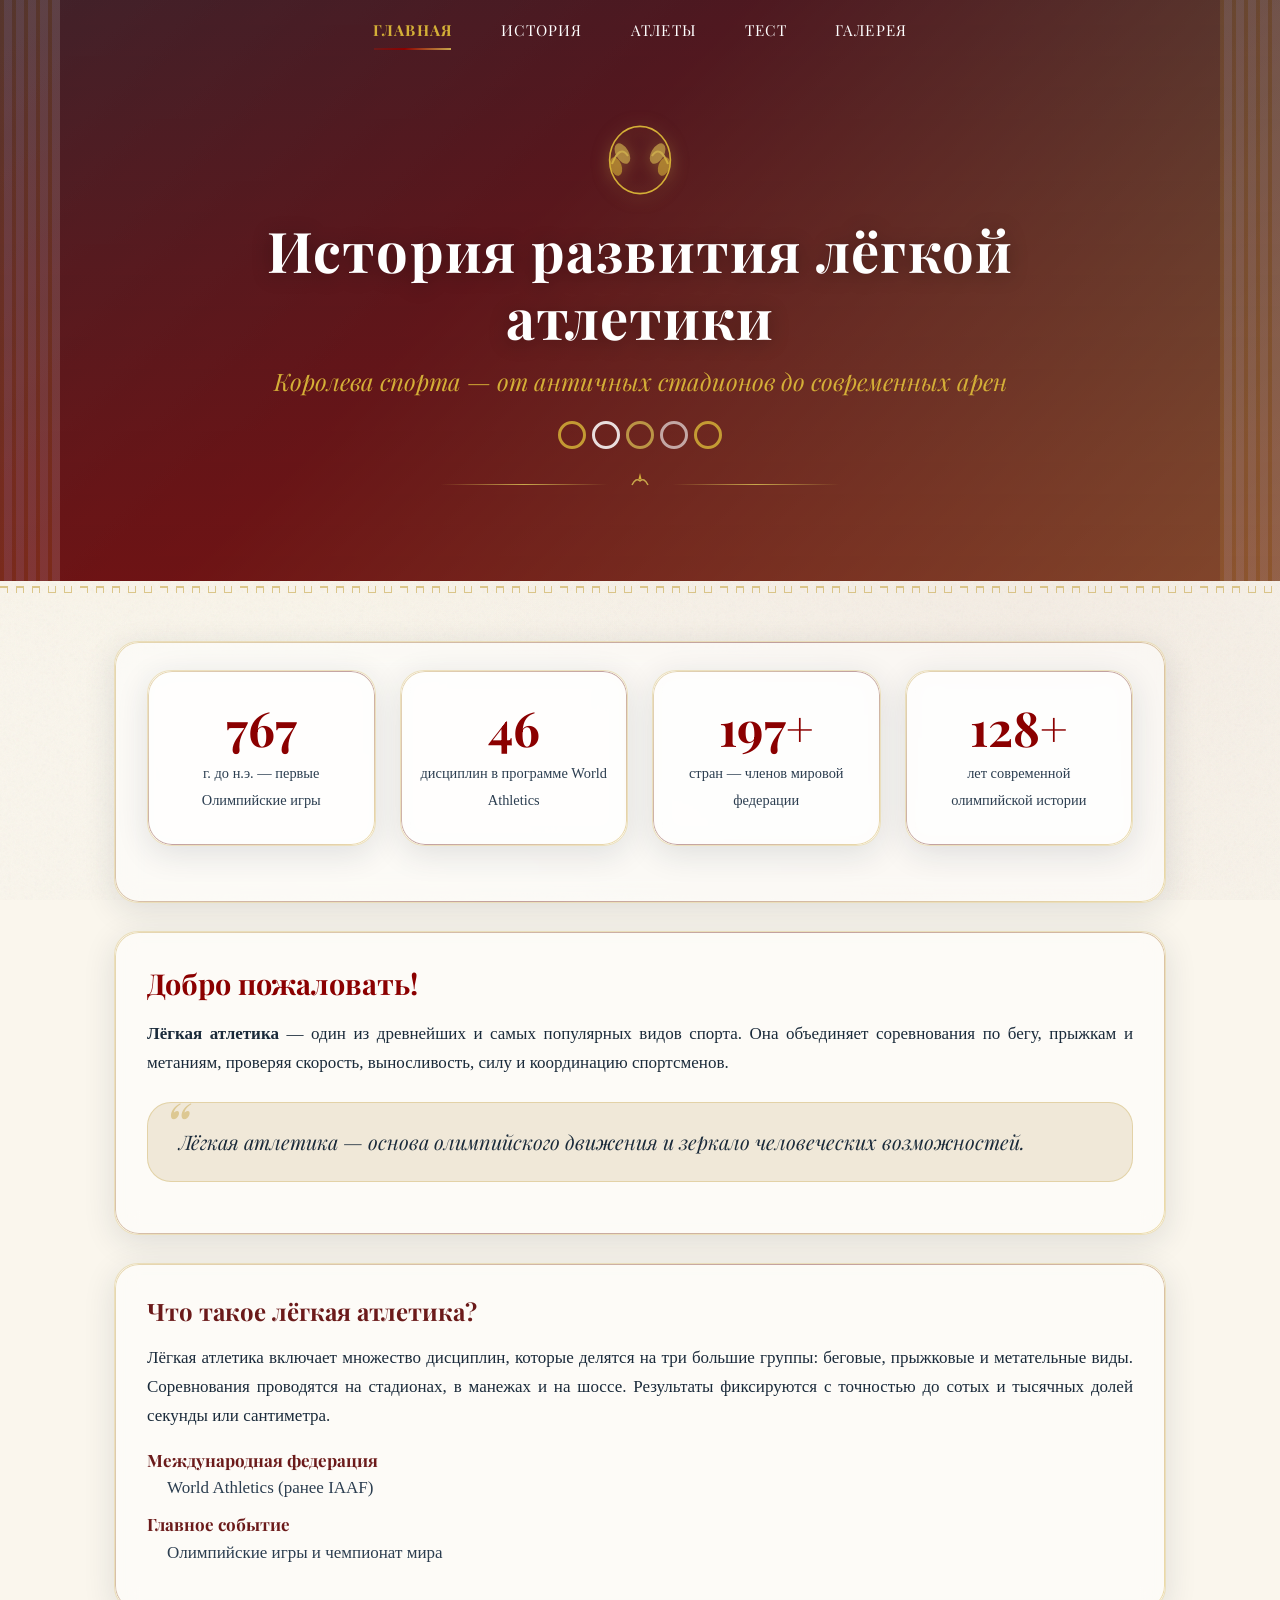
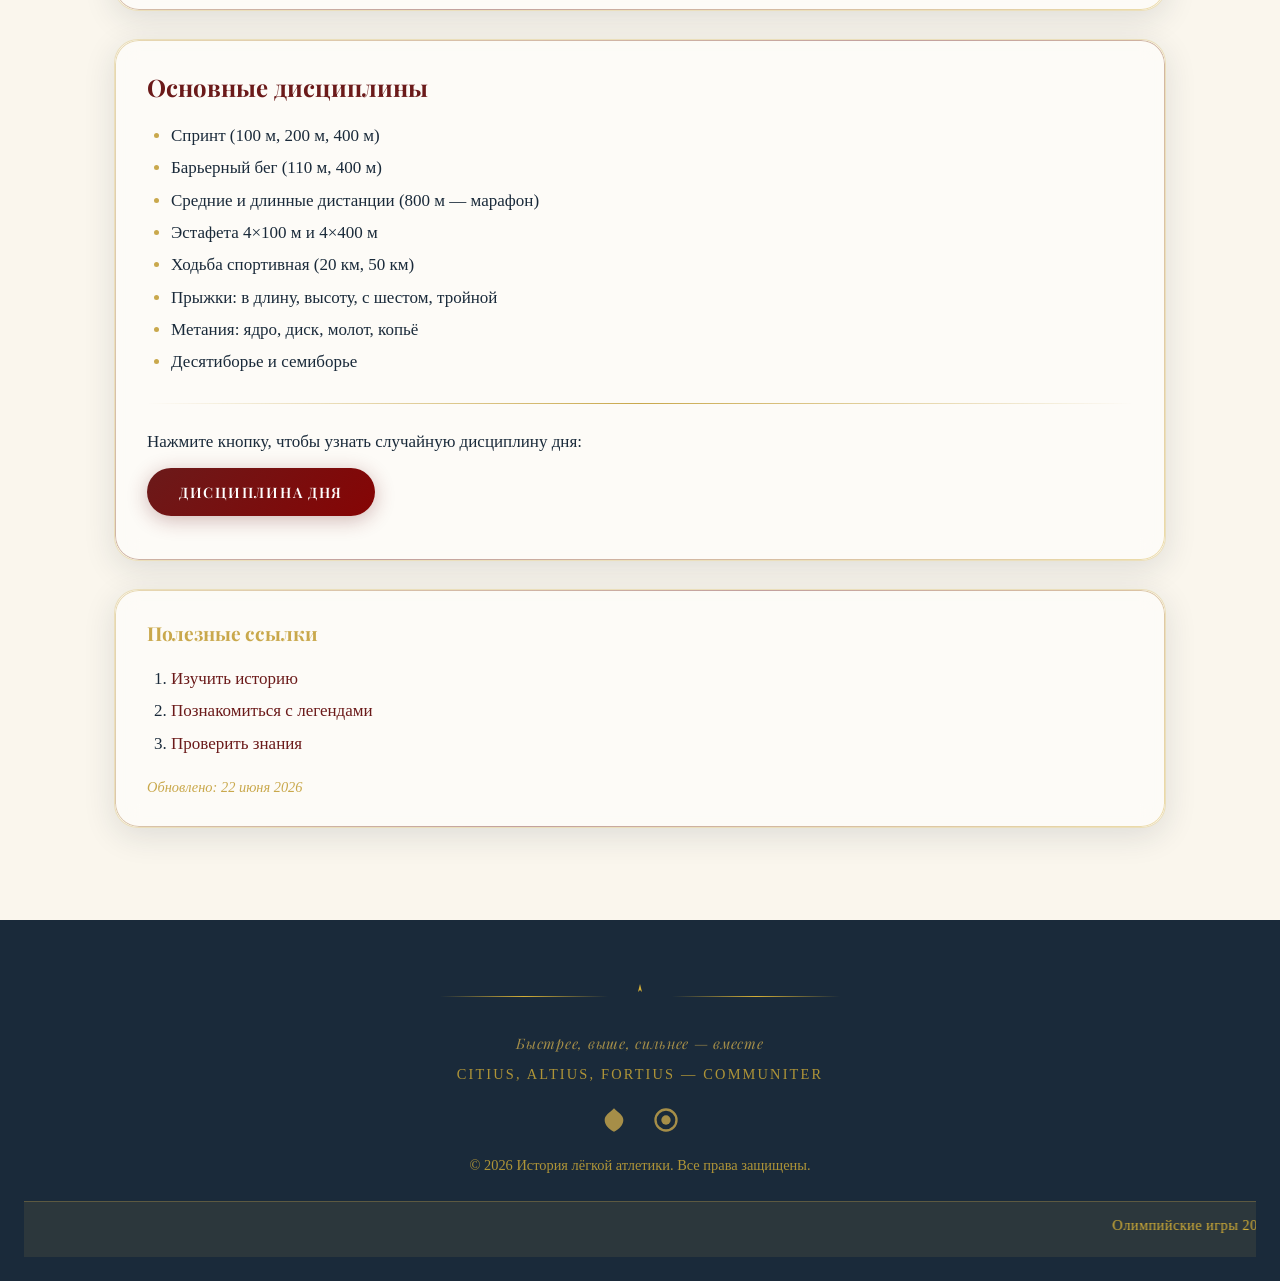
==== index.html @ deb90703 "Add files via upload" ====
<!DOCTYPE html>
<html lang="ru">
<head>
    <meta charset="UTF-8">
    <meta name="viewport" content="width=device-width, initial-scale=1.0">
    <title>Лёгкая атлетика — Главная</title>
    <link rel="preconnect" href="https://fonts.googleapis.com">
    <link rel="preconnect" href="https://fonts.gstatic.com" crossorigin>
    <link href="https://fonts.googleapis.com/css2?family=Playfair+Display:ital,wght@0,400;0,700;1,400&display=swap" rel="stylesheet">
    <link rel="stylesheet" href="style.css">
</head>
<body class="page-home">

    <div class="marble-bg"></div>
    <div class="grain-overlay"></div>

    <!-- Фиксированная навигация -->
    <nav class="main-nav" id="mainNav">
        <ul>
            <li><a href="index.html" class="active">Главная</a></li>
            <li><a href="history.html">История</a></li>
            <li><a href="athletes.html">Атлеты</a></li>
            <li><a href="quiz.html">Тест</a></li>
            <li><a href="gallery.html">Галерея</a></li>
        </ul>
    </nav>

    <!-- Герой-блок с параллаксом и античными элементами -->
    <header class="site-header hero">
        <div class="hero-parallax" id="heroParallax"></div>
        <div class="hero-column hero-column--left"></div>
        <div class="hero-column hero-column--right"></div>
        <div class="hero-content">
            <div class="laurel-wreath">
                <svg viewBox="0 0 100 100" xmlns="http://www.w3.org/2000/svg" aria-hidden="true">
                    <ellipse cx="50" cy="50" rx="38" ry="42" fill="none" stroke="#D4AF37" stroke-width="2"/>
                    <path d="M15 55 Q25 30 35 45" fill="none" stroke="#C9A84C" stroke-width="2.5"/>
                    <path d="M85 55 Q75 30 65 45" fill="none" stroke="#C9A84C" stroke-width="2.5"/>
                    <ellipse cx="28" cy="42" rx="8" ry="14" fill="#C9A84C" opacity="0.7" transform="rotate(-30 28 42)"/>
                    <ellipse cx="72" cy="42" rx="8" ry="14" fill="#C9A84C" opacity="0.7" transform="rotate(30 72 42)"/>
                    <ellipse cx="20" cy="58" rx="7" ry="12" fill="#D4AF37" opacity="0.6" transform="rotate(-20 20 58)"/>
                    <ellipse cx="80" cy="58" rx="7" ry="12" fill="#D4AF37" opacity="0.6" transform="rotate(20 80 58)"/>
                </svg>
            </div>
            <h1>История развития лёгкой атлетики</h1>
            <p class="tagline"><em>Королева спорта</em> — от античных стадионов до современных арен</p>
            <div class="olympic-rings" aria-hidden="true">
                <span></span><span></span><span></span><span></span><span></span>
            </div>
            <div class="gold-divider">
                <svg class="laurel-icon" viewBox="0 0 32 32" xmlns="http://www.w3.org/2000/svg">
                    <path d="M16 4 L18 12 L16 10 L14 12 Z" fill="#D4AF37"/>
                    <path d="M8 16 Q12 8 16 12 Q20 8 24 16" fill="none" stroke="#C9A84C" stroke-width="1.5"/>
                </svg>
            </div>
        </div>
    </header>

    <div class="meander-border"></div>

    <main class="content">

        <!-- Анимированные счётчики при скролле -->
        <section class="stats-section">
            <div class="stat-card glass-card fade-in">
                <span class="stat-number" data-target="776" data-suffix="">0</span>
                <span class="stat-label">г. до н.э. — первые Олимпийские игры</span>
            </div>
            <div class="stat-card glass-card fade-in">
                <span class="stat-number" data-target="47" data-suffix="">0</span>
                <span class="stat-label">дисциплин в программе World Athletics</span>
            </div>
            <div class="stat-card glass-card fade-in">
                <span class="stat-number" data-target="200" data-suffix="+">0</span>
                <span class="stat-label">стран — членов мировой федерации</span>
            </div>
            <div class="stat-card glass-card fade-in">
                <span class="stat-number" data-target="130" data-suffix="+">0</span>
                <span class="stat-label">лет современной олимпийской истории</span>
            </div>
        </section>

        <section class="welcome glass-card fade-in">
            <h2>Добро пожаловать!</h2>
            <p>
                <strong>Лёгкая атлетика</strong> — один из древнейших и самых популярных видов спорта.
                Она объединяет соревнования по <span>бегу, прыжкам и метаниям</span>, проверяя
                скорость, выносливость, силу и координацию спортсменов.
            </p>
            <blockquote cite="https://worldathletics.org">
                Лёгкая атлетика — основа олимпийского движения и зеркало человеческих возможностей.
            </blockquote>
        </section>

        <section class="about glass-card fade-in">
            <h3>Что такое лёгкая атлетика?</h3>
            <article>
                <p>
                    Лёгкая атлетика включает множество дисциплин, которые делятся на три большие группы:
                    беговые, прыжковые и метательные виды. Соревнования проводятся на стадионах,
                    в манежах и на шоссе. Результаты фиксируются с точностью до сотых и тысячных долей секунды
                    или сантиметра.
                </p>
                <dl>
                    <dt>Международная федерация</dt>
                    <dd>World Athletics (ранее IAAF)</dd>
                    <dt>Главное событие</dt>
                    <dd>Олимпийские игры и чемпионат мира</dd>
                </dl>
            </article>
        </section>

        <section class="disciplines glass-card fade-in">
            <h3>Основные дисциплины</h3>
            <ul>
                <li>Спринт (100 м, 200 м, 400 м)</li>
                <li>Барьерный бег (110 м, 400 м)</li>
                <li>Средние и длинные дистанции (800 м — марафон)</li>
                <li>Эстафета 4×100 м и 4×400 м</li>
                <li>Ходьба спортивная (20 км, 50 км)</li>
                <li>Прыжки: в длину, высоту, с шестом, тройной</li>
                <li>Метания: ядро, диск, молот, копьё</li>
                <li>Десятиборье и семиборье</li>
            </ul>
            <hr>
            <p>Нажмите кнопку, чтобы узнать случайную дисциплину дня:</p>
            <button type="button" id="disciplineBtn" class="btn">Дисциплина дня</button>
            <output id="disciplineOutput" class="discipline-output"></output>
        </section>

        <aside class="sidebar glass-card fade-in">
            <h4>Полезные ссылки</h4>
            <ol>
                <li><a href="history.html">Изучить историю</a></li>
                <li><a href="athletes.html">Познакомиться с легендами</a></li>
                <li><a href="quiz.html">Проверить знания</a></li>
            </ol>
            <time datetime="2026-06-22">Обновлено: 22 июня 2026</time>
        </aside>
    </main>

    <footer class="site-footer">
        <div class="gold-divider">
            <svg class="laurel-icon" viewBox="0 0 32 32"><path d="M16 4 L18 12 L16 10 L14 12 Z" fill="#D4AF37"/></svg>
        </div>
        <p class="footer-motto">Быстрее, выше, сильнее — вместе</p>
        <p class="footer-motto-en">Citius, Altius, Fortius — Communiter</p>
        <div class="footer-icons">
            <svg viewBox="0 0 24 24"><path d="M12 2C8 6 4 8 4 12c0 4 3.5 8 8 10 4.5-2 8-6 8-10 0-4-4-6-8-10z" fill="#C9A84C"/></svg>
            <svg viewBox="0 0 24 24"><circle cx="12" cy="12" r="9" fill="none" stroke="#C9A84C" stroke-width="2"/><circle cx="12" cy="12" r="4" fill="#C9A84C"/></svg>
        </div>
        <p>&copy; 2026 История лёгкой атлетики. Все права защищены.</p>
        <div class="ticker-wrap">
            <marquee behavior="scroll" direction="left" class="ticker">
                Олимпийские игры 2024 — новые рекорды в прыжках с шестом! • Чемпионат мира 2025 — три золота для сборной Кении • Марафон Boston 2026 — лучшее время сезона
            </marquee>
        </div>
    </footer>

    <script src="script.js"></script>
</body>
</html>
---- style.css ----
/* ============================================
   style.css — премиальный дизайн сайта
   История развития лёгкой атлетики
   ============================================ */

/* --- CSS-переменные: цветовая палитра --- */
:root {
    --cream: #FAF6ED;
    --cream-dark: #F0E8D8;
    --burgundy: #6B1A1A;
    --burgundy-dark: #8B0000;
    --gold: #C9A84C;
    --gold-light: #D4AF37;
    --gold-glow: rgba(201, 168, 76, 0.45);
    --navy: #1A2A3A;
    --navy-light: #2C3E50;
    --white: #FFFFFF;
    --text: #1A2A3A;
    --glass-bg: rgba(255, 255, 255, 0.55);
    --glass-border: rgba(201, 168, 76, 0.35);
    --shadow-soft: 0 8px 32px rgba(26, 42, 58, 0.12);
    --shadow-hover: 0 16px 48px rgba(107, 26, 26, 0.18);
    --gradient-gold: linear-gradient(135deg, var(--burgundy) 0%, var(--burgundy-dark) 40%, var(--gold) 100%);
    --gradient-gold-animated: linear-gradient(270deg, var(--burgundy), var(--gold-light), var(--burgundy-dark), var(--gold));
    --font-heading: "Playfair Display", Georgia, "Times New Roman", serif;
    --font-body: Georgia, "Times New Roman", serif;
    --radius-lg: 24px;
    --radius-xl: 30px;
    --transition: 0.4s cubic-bezier(0.25, 0.46, 0.45, 0.94);
}

/* --- Сброс и базовые стили --- */
*,
*::before,
*::after {
    margin: 0;
    padding: 0;
    box-sizing: border-box;
}

html {
    scroll-behavior: smooth;
}

body {
    font-family: var(--font-body);
    font-size: 17px;
    line-height: 1.6;
    color: var(--text);
    background-color: var(--cream);
    min-height: 100vh;
    display: flex;
    flex-direction: column;
    overflow-x: hidden;
    position: relative;
}

/* --- Мраморная текстура фона --- */
.marble-bg {
    position: fixed;
    inset: 0;
    z-index: -2;
    background-color: var(--cream);
    background-image:
        radial-gradient(ellipse at 20% 30%, rgba(201, 168, 76, 0.06) 0%, transparent 50%),
        radial-gradient(ellipse at 80% 70%, rgba(107, 26, 26, 0.04) 0%, transparent 50%),
        url("data:image/svg+xml,%3Csvg width='100' height='100' xmlns='http://www.w3.org/2000/svg'%3E%3Cfilter id='n'%3E%3CfeTurbulence type='fractalNoise' baseFrequency='0.9' numOctaves='4' stitchTiles='stitch'/%3E%3C/filter%3E%3Crect width='100%25' height='100%25' filter='url(%23n)' opacity='0.03'/%3E%3C/svg%3E");
}

/* --- Зернистость (vintage grain) --- */
.grain-overlay {
    position: fixed;
    inset: 0;
    z-index: -1;
    pointer-events: none;
    opacity: 0.04;
    background-image: url("data:image/svg+xml,%3Csvg viewBox='0 0 256 256' xmlns='http://www.w3.org/2000/svg'%3E%3Cfilter id='g'%3E%3CfeTurbulence type='turbulence' baseFrequency='0.8' numOctaves='4'/%3E%3C/filter%3E%3Crect width='100%25' height='100%25' filter='url(%23g)'/%3E%3C/svg%3E");
}

/* --- Греческий меандр — декоративная полоса --- */
.meander-border {
    height: 12px;
    background: repeating-linear-gradient(
        90deg,
        var(--gold) 0px,
        var(--gold) 8px,
        transparent 8px,
        transparent 16px
    );
    mask-image: url("data:image/svg+xml,%3Csvg width='40' height='12' xmlns='http://www.w3.org/2000/svg'%3E%3Cpath d='M0 6h8v6h8V6h8v6h8V6h8v6' fill='none' stroke='%23000' stroke-width='2'/%3E%3C/svg%3E");
    mask-size: 40px 12px;
    opacity: 0.6;
}

/* --- Золотой разделитель с лавром --- */
.gold-divider {
    display: flex;
    align-items: center;
    justify-content: center;
    gap: 16px;
    margin: 20px auto;
    max-width: 400px;
}

.gold-divider::before,
.gold-divider::after {
    content: "";
    flex: 1;
    height: 1px;
    background: linear-gradient(90deg, transparent, var(--gold), transparent);
}

.gold-divider .laurel-icon {
    width: 32px;
    height: 32px;
    flex-shrink: 0;
}

/* --- Навигация: прозрачная → белая при скролле --- */
.main-nav {
    position: fixed;
    top: 0;
    left: 0;
    right: 0;
    z-index: 1000;
    background: transparent;
    transition: background var(--transition), box-shadow var(--transition), backdrop-filter var(--transition);
    padding: 0 20px;
}

.main-nav.nav-scrolled {
    background: rgba(255, 255, 255, 0.92);
    backdrop-filter: blur(16px);
    -webkit-backdrop-filter: blur(16px);
    box-shadow: var(--shadow-soft);
}

.main-nav ul {
    list-style: none;
    display: flex;
    justify-content: center;
    flex-wrap: wrap;
    max-width: 1100px;
    margin: 0 auto;
}

.main-nav a {
    display: block;
    padding: 18px 24px;
    color: var(--white);
    text-decoration: none;
    font-family: var(--font-heading);
    font-size: 0.95rem;
    letter-spacing: 0.08em;
    text-transform: uppercase;
    position: relative;
    transition: color var(--transition);
}

.main-nav.nav-scrolled a {
    color: var(--navy);
}

.main-nav a::after {
    content: "";
    position: absolute;
    bottom: 10px;
    left: 50%;
    width: 0;
    height: 2px;
    background: var(--gradient-gold);
    transition: width var(--transition), left var(--transition);
}

.main-nav a:hover::after,
.main-nav a.active::after {
    width: 60%;
    left: 20%;
}

.main-nav a:hover,
.main-nav a.active {
    color: var(--gold-light);
}

.main-nav.nav-scrolled a:hover,
.main-nav.nav-scrolled a.active {
    color: var(--burgundy-dark);
}

.main-nav a.active {
    font-weight: 700;
}

/* --- Герой-блок (шапка) --- */
.site-header.hero {
    position: relative;
    min-height: 420px;
    display: flex;
    align-items: center;
    justify-content: center;
    text-align: center;
    padding: 120px 24px 60px;
    overflow: hidden;
    background: var(--gradient-gold);
}

.page-inner .site-header.hero {
    min-height: 320px;
    padding-top: 100px;
}

/* Параллакс-фон героя */
.hero-parallax {
    position: absolute;
    inset: -20%;
    background-image:
        linear-gradient(rgba(26, 42, 58, 0.6), rgba(107, 26, 26, 0.7)),
        url("hero-bg.jpg");
    background-size: cover;
    background-position: center;
    z-index: 0;
    will-change: transform;
}

.hero-content {
    position: relative;
    z-index: 2;
    max-width: 800px;
}

/* Стилизованные греческие колонны по краям */
.hero-column {
    position: absolute;
    top: 0;
    bottom: 0;
    width: 60px;
    z-index: 1;
    opacity: 0.15;
    background: repeating-linear-gradient(
        90deg,
        var(--gold) 0px,
        var(--gold-light) 4px,
        var(--cream) 4px,
        var(--cream) 12px
    );
}

.hero-column--left { left: 0; }
.hero-column--right { right: 0; }

/* Лавровый венок в шапке */
.laurel-wreath {
    width: 80px;
    height: 80px;
    margin: 0 auto 16px;
    animation: fadeInDown 1s ease forwards;
}

.laurel-wreath svg {
    width: 100%;
    height: 100%;
    filter: drop-shadow(0 2px 8px rgba(201, 168, 76, 0.5));
}

.site-header h1 {
    font-family: var(--font-heading);
    font-size: clamp(2rem, 5vw, 3.5rem);
    color: var(--white);
    text-shadow: 0 2px 20px rgba(0, 0, 0, 0.3);
    letter-spacing: 0.02em;
    line-height: 1.2;
    animation: fadeInUp 0.8s ease 0.2s both;
}

.tagline {
    font-family: var(--font-heading);
    font-size: clamp(1.1rem, 2.5vw, 1.5rem);
    font-style: italic;
    color: var(--gold-light);
    margin-top: 12px;
    animation: fadeInUp 0.8s ease 0.4s both;
}

/* Стилизованные олимпийские кольца */
.olympic-rings {
    display: flex;
    justify-content: center;
    gap: 6px;
    margin-top: 20px;
    animation: fadeInUp 0.8s ease 0.6s both;
}

.olympic-rings span {
    width: 28px;
    height: 28px;
    border: 3px solid var(--gold-light);
    border-radius: 50%;
    opacity: 0.85;
}

.olympic-rings span:nth-child(2) { border-color: var(--white); }
.olympic-rings span:nth-child(3) { border-color: var(--gold); }
.olympic-rings span:nth-child(4) { border-color: rgba(255,255,255,0.7); }
.olympic-rings span:nth-child(5) { border-color: var(--gold-light); }

/* --- Основной контент --- */
.content {
    flex: 1;
    max-width: 1100px;
    margin: 0 auto;
    padding: 48px 24px 64px;
    width: 100%;
}

.content > h1,
.page-title {
    font-family: var(--font-heading);
    font-size: clamp(1.8rem, 4vw, 2.8rem);
    color: var(--burgundy-dark);
    text-align: center;
    margin-bottom: 16px;
}

.content > h1::after,
.page-title::after {
    content: "";
    display: block;
    width: 80px;
    height: 3px;
    background: var(--gradient-gold);
    margin: 16px auto 0;
    border-radius: 2px;
}

.content > p.lead {
    text-align: center;
    font-size: 1.1rem;
    max-width: 700px;
    margin: 0 auto 32px;
    color: var(--navy-light);
}

/* --- Glassmorphism-карточки --- */
.glass-card,
.content section,
.content aside,
.history-block {
    background: var(--glass-bg);
    backdrop-filter: blur(12px);
    -webkit-backdrop-filter: blur(12px);
    border: 1px solid var(--glass-border);
    border-radius: var(--radius-lg);
    padding: 28px 32px;
    margin-bottom: 28px;
    box-shadow: var(--shadow-soft);
    position: relative;
    transition: transform var(--transition), box-shadow var(--transition);
}

/* Градиентная рамка через псевдоэлемент */
.glass-card::before,
.content section::before,
.history-block::before {
    content: "";
    position: absolute;
    inset: 0;
    border-radius: var(--radius-lg);
    padding: 1px;
    background: linear-gradient(135deg, var(--gold), var(--burgundy), var(--gold-light));
    -webkit-mask: linear-gradient(#fff 0 0) content-box, linear-gradient(#fff 0 0);
    mask: linear-gradient(#fff 0 0) content-box, linear-gradient(#fff 0 0);
    -webkit-mask-composite: xor;
    mask-composite: exclude;
    pointer-events: none;
    opacity: 0.4;
}

.glass-card:hover,
.content section:hover,
.history-block:hover {
    transform: scale(1.02);
    box-shadow: var(--shadow-hover);
}

.content h2,
.content h3,
.content h4,
.history-block h2 {
    font-family: var(--font-heading);
    color: var(--burgundy-dark);
    margin-bottom: 14px;
}

.content h2 { font-size: 1.8rem; }
.content h3,
.history-block h2 { font-size: 1.5rem; color: var(--burgundy); }
.content h4 { font-size: 1.2rem; color: var(--gold); }

.history-block h3 { font-size: 1.25rem; color: var(--navy-light); }
.history-block h4 { font-size: 1.1rem; }
.history-block h5 { font-size: 1rem; font-style: italic; color: var(--gold); }
.history-block h6 { font-size: 0.95rem; color: var(--navy-light); }

.content p,
.history-block p {
    line-height: 1.7;
    margin-bottom: 12px;
    text-align: justify;
}

.content ul,
.content ol,
.history-block ul,
.history-block ol {
    margin: 12px 0 12px 24px;
    line-height: 1.9;
}

.content ul li::marker,
.history-block ul li::marker {
    color: var(--gold);
}

.content dl,
.history-block dl {
    margin: 16px 0;
}

.content dt,
.history-block dt {
    font-family: var(--font-heading);
    font-weight: 700;
    color: var(--burgundy);
    margin-top: 10px;
}

.content dd,
.history-block dd {
    margin-left: 20px;
    color: var(--navy-light);
}

/* --- Цитаты --- */
blockquote {
    font-family: var(--font-heading);
    font-size: 1.25rem;
    font-style: italic;
    color: var(--navy);
    background: var(--cream-dark);
    padding: 24px 32px;
    margin: 24px 0;
    border-radius: var(--radius-lg);
    position: relative;
    border: none;
    box-shadow: inset 0 0 0 1px var(--glass-border);
}

blockquote::before {
    content: "\201C";
    font-size: 4rem;
    color: var(--gold);
    position: absolute;
    top: -10px;
    left: 16px;
    line-height: 1;
    opacity: 0.5;
}

/* --- Кнопки: градиент, капитель, свечение --- */
.btn,
.gallery-controls button {
    display: inline-block;
    background: var(--gradient-gold);
    background-size: 300% 300%;
    color: var(--white);
    border: none;
    padding: 14px 32px;
    font-family: var(--font-heading);
    font-size: 0.9rem;
    font-weight: 600;
    letter-spacing: 0.12em;
    text-transform: uppercase;
    cursor: pointer;
    border-radius: 50px;
    box-shadow: 0 4px 20px rgba(107, 26, 26, 0.3);
    transition: transform var(--transition), box-shadow var(--transition), background-position 3s ease;
    animation: shimmerBtn 4s ease infinite;
}

.btn:hover,
.gallery-controls button:hover {
    transform: scale(1.05);
    box-shadow: 0 8px 32px var(--gold-glow), 0 4px 20px rgba(107, 26, 26, 0.4);
}

.discipline-output {
    display: block;
    margin-top: 16px;
    font-family: var(--font-heading);
    font-size: 1.2rem;
    color: var(--burgundy-dark);
    font-style: italic;
}

.content hr {
    border: none;
    height: 1px;
    background: linear-gradient(90deg, transparent, var(--gold), transparent);
    margin: 24px 0;
}

.sidebar time {
    display: block;
    margin-top: 16px;
    font-size: 0.9rem;
    color: var(--gold);
    font-style: italic;
}

.sidebar a {
    color: var(--burgundy);
    text-decoration: none;
    transition: color 0.3s;
}

.sidebar a:hover {
    color: var(--gold);
}

/* --- Блок статистики (счётчики) --- */
.stats-section {
    display: grid;
    grid-template-columns: repeat(auto-fit, minmax(200px, 1fr));
    gap: 24px;
    margin-bottom: 40px;
}

.stat-card {
    text-align: center;
    padding: 32px 20px;
}

.stat-number {
    display: block;
    font-family: var(--font-heading);
    font-size: 3rem;
    font-weight: 700;
    color: var(--burgundy-dark);
    line-height: 1;
    margin-bottom: 8px;
}

.stat-label {
    font-size: 0.9rem;
    color: var(--navy-light);
    line-height: 1.4;
}

/* --- Подвал --- */
.site-footer {
    background: var(--navy);
    color: var(--gold-light);
    text-align: center;
    padding: 40px 24px 24px;
    margin-top: auto;
}

.site-footer .gold-divider::before,
.site-footer .gold-divider::after {
    background: linear-gradient(90deg, transparent, var(--gold-light), transparent);
}

.footer-motto {
    font-family: var(--font-heading);
    font-size: 1.3rem;
    font-style: italic;
    color: var(--gold);
    margin: 16px 0 8px;
    letter-spacing: 0.05em;
}

.footer-motto-en {
    font-size: 0.85rem;
    opacity: 0.7;
    letter-spacing: 0.15em;
    text-transform: uppercase;
    margin-bottom: 20px;
}

.site-footer > p {
    font-size: 0.9rem;
    opacity: 0.8;
}

.footer-icons {
    display: flex;
    justify-content: center;
    gap: 24px;
    margin: 20px 0;
}

.footer-icons svg {
    width: 28px;
    height: 28px;
    fill: var(--gold);
    opacity: 0.8;
    transition: opacity 0.3s, transform 0.3s;
}

.footer-icons svg:hover {
    opacity: 1;
    transform: scale(1.15);
}

/* Бегущая строка в премиальном стиле */
.ticker-wrap {
    overflow: hidden;
    margin-top: 24px;
    background: rgba(201, 168, 76, 0.1);
    border-top: 1px solid rgba(201, 168, 76, 0.3);
    padding: 12px 0;
}

.ticker {
    color: var(--gold-light);
    font-size: 0.9rem;
    letter-spacing: 0.03em;
}

/* --- Изображения: сепия, виньетка, grain --- */
.img-vintage {
    filter: sepia(30%) contrast(1.05) brightness(0.95);
    position: relative;
}

.img-vintage-wrap {
    position: relative;
    overflow: hidden;
    border-radius: var(--radius-lg);
}

.img-vintage-wrap::after {
    content: "";
    position: absolute;
    inset: 0;
    background: radial-gradient(ellipse at center, transparent 40%, rgba(26, 42, 58, 0.35) 100%);
    pointer-events: none;
    border-radius: inherit;
}

/* --- Анимации --- */
@keyframes fadeInUp {
    from { opacity: 0; transform: translateY(30px); }
    to { opacity: 1; transform: translateY(0); }
}

@keyframes fadeInDown {
    from { opacity: 0; transform: translateY(-20px); }
    to { opacity: 1; transform: translateY(0); }
}

@keyframes shimmerBtn {
    0%, 100% { background-position: 0% 50%; }
    50% { background-position: 100% 50%; }
}

.fade-in {
    opacity: 0;
    transform: translateY(24px);
    transition: opacity 0.8s ease, transform 0.8s ease;
}

.fade-in.visible {
    opacity: 1;
    transform: translateY(0);
}

/* Каскадное появление карточек */
.stats-section .fade-in:nth-child(1) { transition-delay: 0.05s; }
.stats-section .fade-in:nth-child(2) { transition-delay: 0.15s; }
.stats-section .fade-in:nth-child(3) { transition-delay: 0.25s; }
.stats-section .fade-in:nth-child(4) { transition-delay: 0.35s; }

.gallery-controls {
    display: flex;
    justify-content: center;
    gap: 16px;
    flex-wrap: wrap;
}

/* --- Адаптивность --- */
@media (max-width: 768px) {
    .main-nav a {
        padding: 14px 14px;
        font-size: 0.8rem;
    }

    .site-header.hero {
        min-height: 340px;
        padding-top: 100px;
    }

    .hero-column {
        display: none;
    }

    .content section,
    .glass-card {
        padding: 20px;
    }

    .stat-number {
        font-size: 2.2rem;
    }
}

@media (max-width: 480px) {
    .main-nav ul {
        gap: 0;
    }

    .main-nav a {
        padding: 12px 10px;
        font-size: 0.72rem;
    }
}
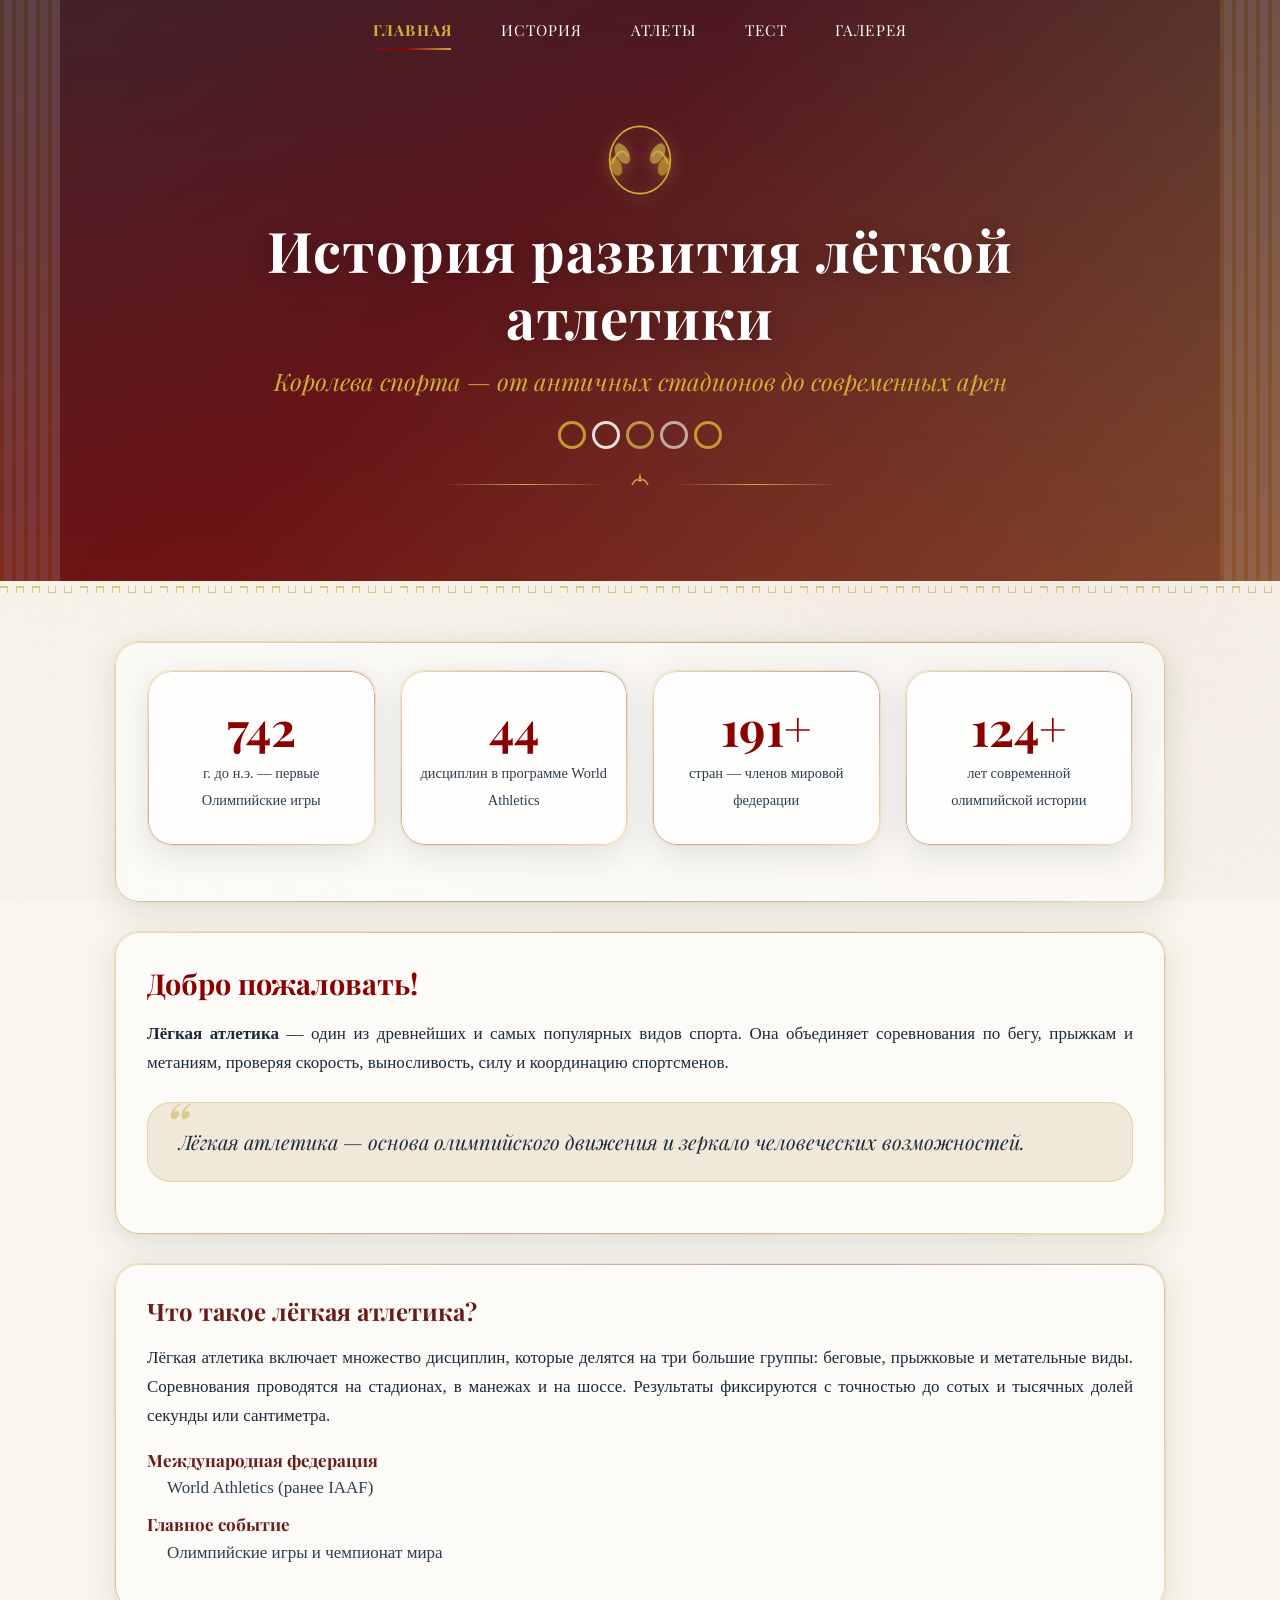
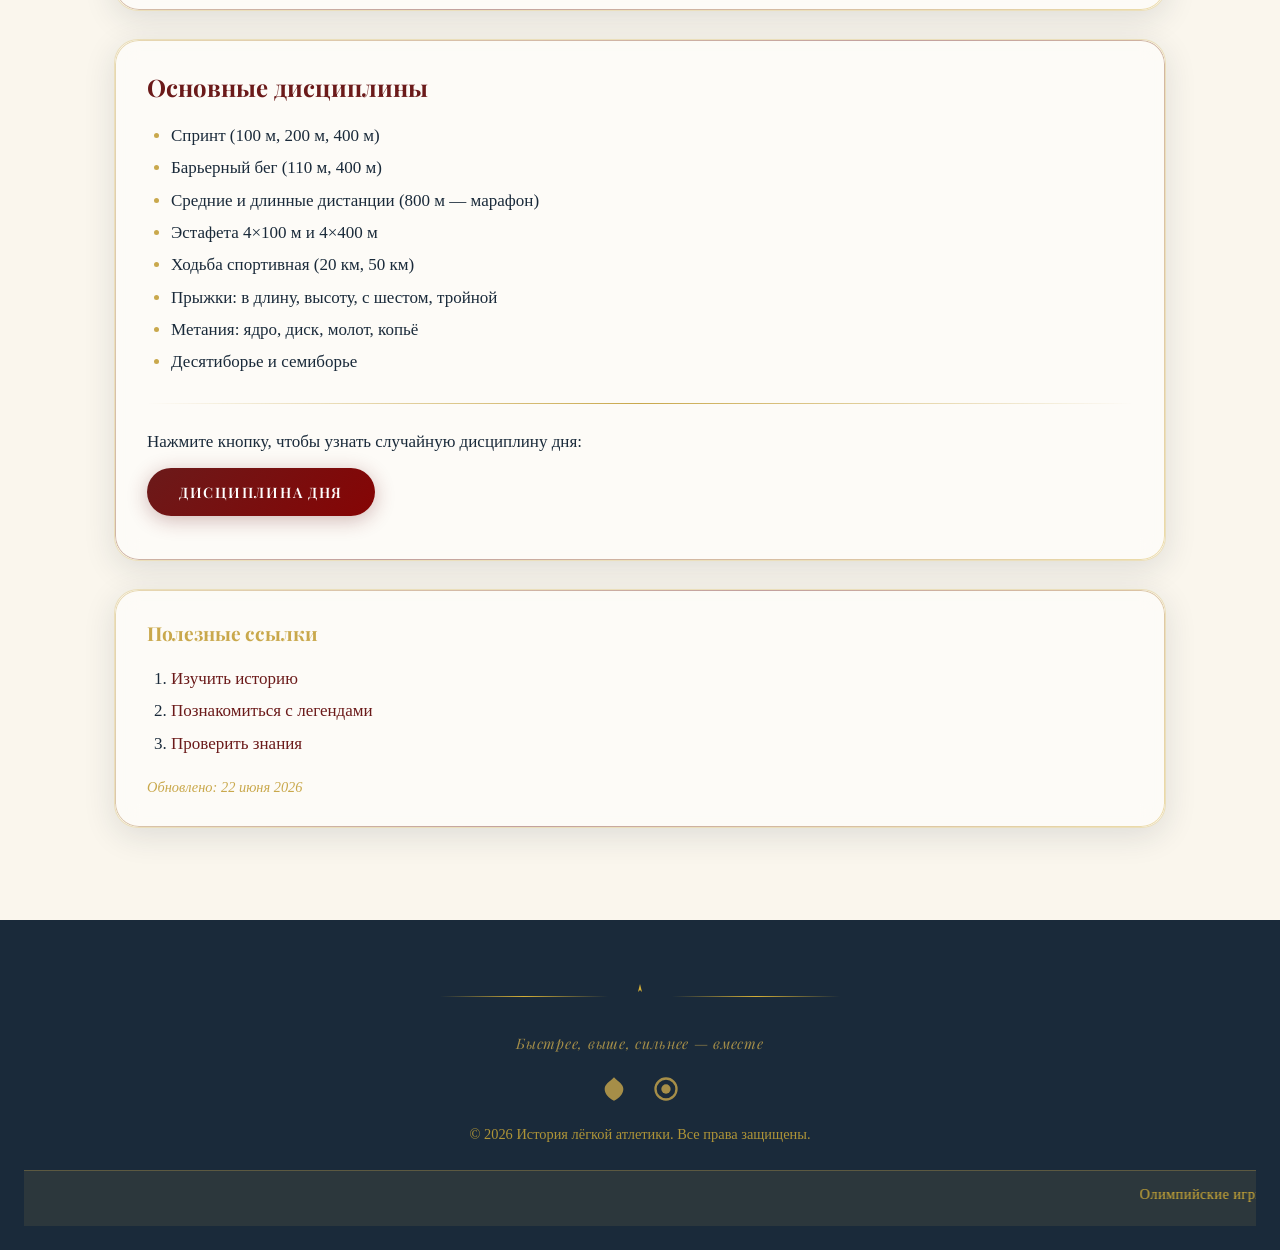
==== commit b861433f: "Update index.html" ====
--- a/index.html
+++ b/index.html
@@ -144,7 +144,6 @@
             <svg class="laurel-icon" viewBox="0 0 32 32"><path d="M16 4 L18 12 L16 10 L14 12 Z" fill="#D4AF37"/></svg>
         </div>
         <p class="footer-motto">Быстрее, выше, сильнее — вместе</p>
-        <p class="footer-motto-en">Citius, Altius, Fortius — Communiter</p>
         <div class="footer-icons">
             <svg viewBox="0 0 24 24"><path d="M12 2C8 6 4 8 4 12c0 4 3.5 8 8 10 4.5-2 8-6 8-10 0-4-4-6-8-10z" fill="#C9A84C"/></svg>
             <svg viewBox="0 0 24 24"><circle cx="12" cy="12" r="9" fill="none" stroke="#C9A84C" stroke-width="2"/><circle cx="12" cy="12" r="4" fill="#C9A84C"/></svg>
